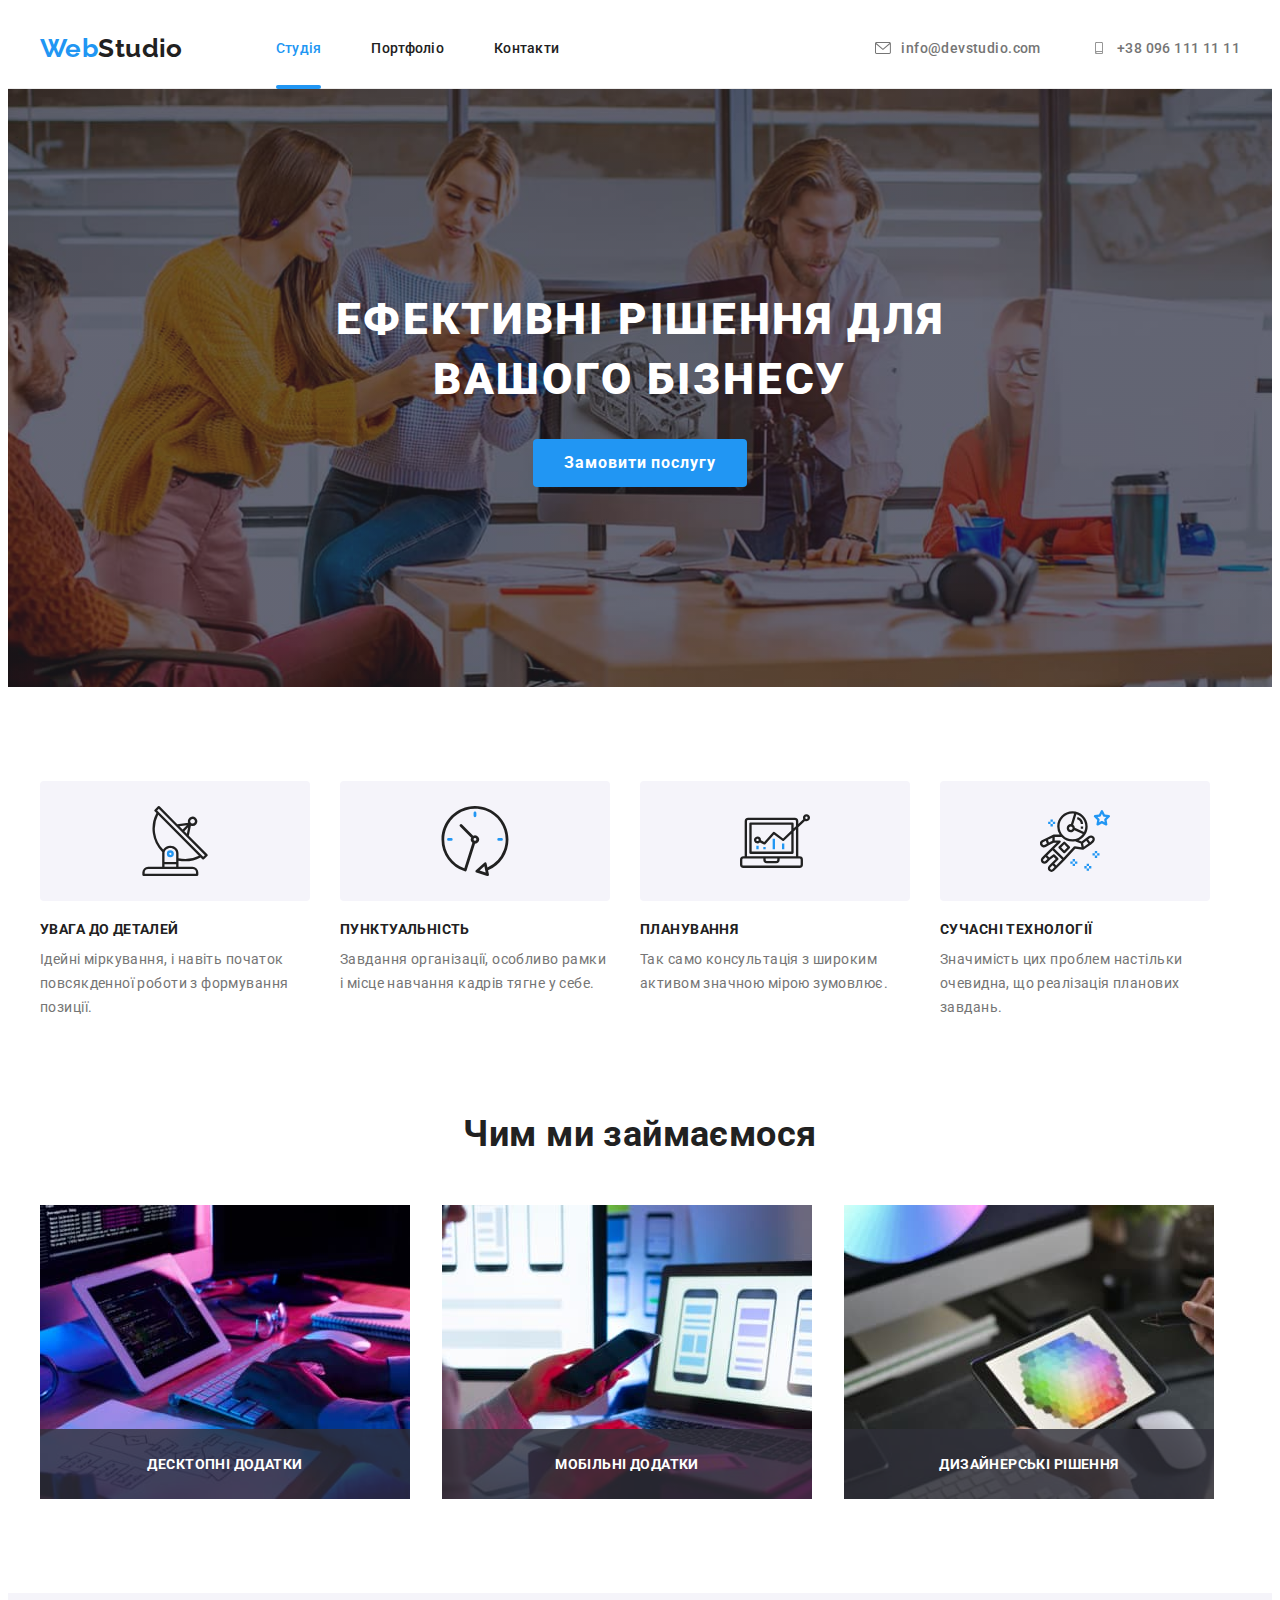
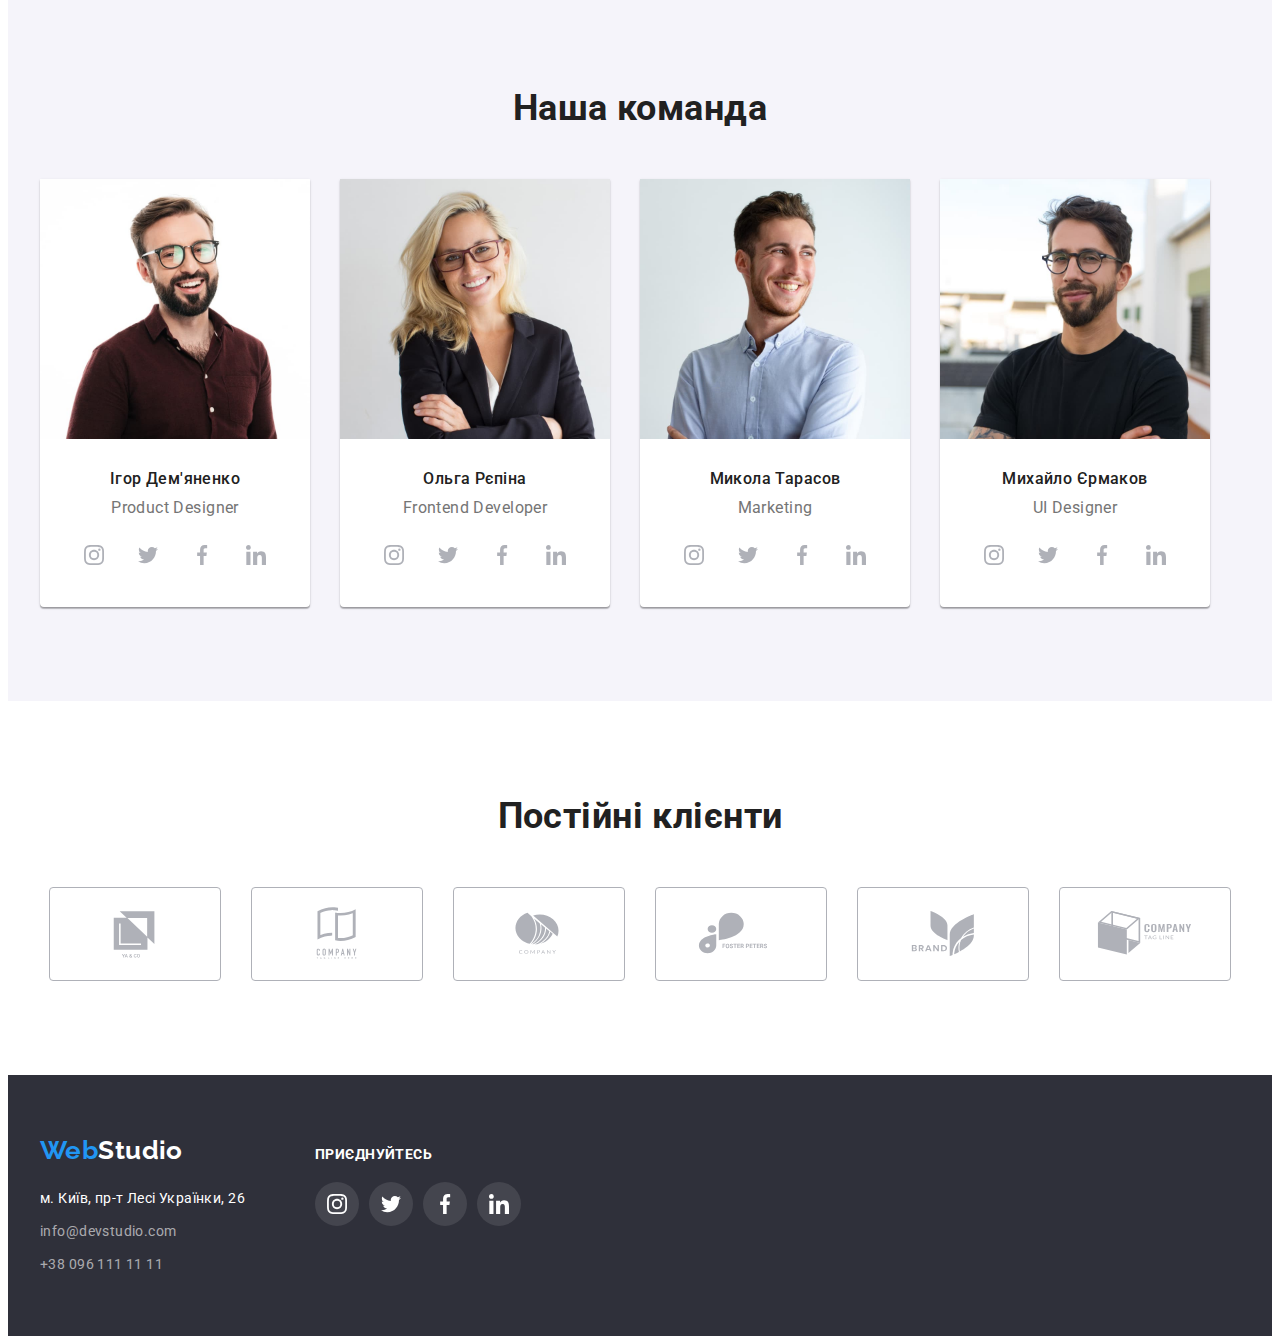
==== index.html @ 8f902f5b "Initial commit" ====
<!DOCTYPE html>
<html lang="uk">
  <head>
    <meta charset="UTF-8" />
    <meta http-equiv="X-UA-Compatible" content="IE=edge" />
    <meta name="viewport" content="width=device-width, initial-scale=1.0" />
    <title>Студія</title>

    <!-- Modern normalize -->
    <link
      rel="stylesheet"
      href="https://cdnjs.cloudflare.com/ajax/libs/modern-normalize/1.1.0/modern-normalize.min.css"
      integrity="sha512-wpPYUAdjBVSE4KJnH1VR1HeZfpl1ub8YT/NKx4PuQ5NmX2tKuGu6U/JRp5y+Y8XG2tV+wKQpNHVUX03MfMFn9Q=="
      crossorigin="anonymous"
      referrerpolicy="no-referrer"
    />

    <!-- Fonts -->
    <link rel="preconnect" href="https://fonts.googleapis.com" />
    <link rel="preconnect" href="https://fonts.gstatic.com" crossorigin />
    <link
      href="https://fonts.googleapis.com/css2?family=Raleway:wght@700&family=Roboto:wght@400;500;700;900&display=swap"
      rel="stylesheet"
    />
    <link rel="stylesheet" href="./css/styles.css" />
  </head>
  <body>
    <!-- Header section -->
    <header class="header">
      <div class="header-container container">
        <nav class="site-nav">
          <a href="./index.html" class="logo-nav">Web<span>Studio</span></a>
          <ul class="nav-list list">
            <li class="nav-list-item">
              <a href="./index.html" class="nav-item link current">Студія</a>
            </li>
            <li class="nav-list-item">
              <a href="./portfolio.html" class="nav-item link">Портфоліо</a>
            </li>
            <li class="nav-list-item"><a href="" class="nav-item link">Контакти</a></li>
          </ul>
        </nav>
        <ul class="header-contacts list">
          <li class="contacts-item">
            <a class="contacts-mail link" href="mailto:info@devstudio.com">
              <svg class="header-icon" width="16" height="12">
                <use href="./images/icons.svg#icon-mail"></use></svg
              >info@devstudio.com</a
            >
          </li>
          <li class="contacts-item">
            <a class="contacts-tel link" href="tel:+380961111111">
              <svg class="header-icon" width="16" height="12">
                <use href="./images/icons.svg#icon-smartphone"></use></svg
              >+38 096 111 11 11</a
            >
          </li>
        </ul>
      </div>
    </header>
    <!-- Main section -->
    <main>
      <!-- Hero section -->
      <section class="section-hero section">
        <div class="container">
          <h1 class="hero-title">Ефективні рішення для вашого бізнесу</h1>
          <button type="button" class="hero-button" data-modal-open>Замовити послугу</button>
        </div>
      </section>
      <section class="section">
        <div class="container">
          <h2 class="section-title visually-hidden">Наші переваги</h2>
          <ul class="preference-list list">
            <li>
              <div class="preference-gen-icon">
                <svg class="preference-icon" width="70" height="70">
                  <use href="./images/icons.svg#icon-antenna"></use>
                </svg>
              </div>
              <h3 class="preference-title">Увага до деталей</h3>
              <p class="preference-text">
                Ідейні міркування, і навіть початок повсякденної роботи з формування позиції.
              </p>
            </li>
            <li>
              <div class="preference-gen-icon">
                <svg class="preference-icon" width="70" height="70">
                  <use href="./images/icons.svg#icon-clock"></use>
                </svg>
              </div>
              <h3 class="preference-title">Пунктуальність</h3>
              <p class="preference-text">
                Завдання організації, особливо рамки і місце навчання кадрів тягне у себе.
              </p>
            </li>
            <li>
              <div class="preference-gen-icon">
                <svg class="preference-icon" width="70" height="70">
                  <use href="./images/icons.svg#icon-diagram"></use>
                </svg>
              </div>
              <h3 class="preference-title">Планування</h3>
              <p class="preference-text">
                Так само консультація з широким активом значною мірою зумовлює.
              </p>
            </li>
            <li>
              <div class="preference-gen-icon">
                <svg class="preference-icon" width="70" height="70">
                  <use href="./images/icons.svg#icon-astronaut"></use>
                </svg>
              </div>
              <h3 class="preference-title">Сучасні технології</h3>
              <p class="preference-text">
                Значимість цих проблем настільки очевидна, що реалізація планових завдань.
              </p>
            </li>
          </ul>
        </div>
      </section>
      <section class="section about">
        <div class="container">
          <h2 class="section-title">Чим ми займаємося</h2>
          <ul class="examples-list list">
            <li class="examples-thumb">
              <img
                src="./images/studia/img-1.jpg"
                alt="набирають текст на клавіатурі перед планшетом"
                width="370"
                height="294"
              />
              <div class="examples-overlay">
                <p class="examples-text">Десктопні додатки</p>
              </div>
            </li>
            <li class="examples-thumb">
              <img
                src="./images/studia/box-2.jpg"
                alt="перед ноутбуком тримають в руках телефон"
                width="370"
                height="294"
              />
              <div class="examples-overlay">
                <p class="examples-text">Мобільні додатки</p>
              </div>
            </li>
            <li class="examples-thumb">
              <img
                src="./images/studia/box-3.jpg"
                alt="в руках тримають планшет і олівець"
                width="370"
                height="294"
              />
              <div class="examples-overlay">
                <p class="examples-text">Дизайнерські рішення</p>
              </div>
            </li>
          </ul>
        </div>
      </section>
      <section class="section team">
        <div class="container">
          <h2 class="section-title">Наша команда</h2>
          <ul class="team-list list">
            <li class="team-item">
              <img
                src="./images/studia/team1.jpg"
                alt="співробітник-дизайнер"
                width="270"
                height="260"
              />
              <h3 class="team-title">Ігор Дем'яненко</h3>
              <p lang="en" class="team-text">Product Designer</p>
              <ul class="socials list">
                <li class="socials-item">
                  <a
                    class="socials-link link"
                    href="https://instagram.com"
                    target="_blank"
                    rel="noopener noreferrer"
                    aria-label="Instagram icon"
                  >
                    <svg class="socials-icon" width="20" height="20">
                      <use href="./images/icons.svg#icon-instagram"></use>
                    </svg>
                  </a>
                </li>
                <li class="socials-item">
                  <a
                    class="socials-link link"
                    href="https://twitter.com"
                    aria-label="Twitter icon"
                    target="_blank"
                    rel="noopener noreferrer"
                  >
                    <svg class="socials-icon" width="20" height="20">
                      <use href="./images/icons.svg#icon-twitter"></use>
                    </svg>
                  </a>
                </li>
                <li class="socials-item">
                  <a
                    class="socials-link link"
                    href="https://facebook.com"
                    aria-label="Facebook icon"
                    target="_blank"
                    rel="noopener noreferrer"
                  >
                    <svg class="socials-icon" width="20" height="20">
                      <use href="./images/icons.svg#icon-facebook"></use>
                    </svg>
                  </a>
                </li>
                <li class="socials-item">
                  <a
                    class="socials-link link"
                    href="https://linkedin.com"
                    aria-label="LinkedIn icon"
                    target="_blank"
                    rel="noopener noreferrer"
                  >
                    <svg class="socials-icon" width="20" height="20">
                      <use href="./images/icons.svg#icon-linkedin"></use>
                    </svg>
                  </a>
                </li>
              </ul>
            </li>
            <li class="team-item">
              <img
                src="./images/studia/team2.jpg"
                alt="співробітник-фронтенд"
                width="270"
                height="260"
              />
              <h3 class="team-title">Ольга Рєпіна</h3>
              <p lang="en" class="team-text">Frontend Developer</p>
              <ul class="socials list">
                <li class="socials-item">
                  <a
                    class="socials-link link"
                    href="https://instagram.com"
                    target="_blank"
                    rel="noopener noreferrer"
                    aria-label="Instagram icon"
                  >
                    <svg class="socials-icon" width="20" height="20">
                      <use href="./images/icons.svg#icon-instagram"></use>
                    </svg>
                  </a>
                </li>
                <li class="socials-item">
                  <a
                    class="socials-link link"
                    href="https://twitter.com"
                    aria-label="Twitter icon"
                    target="_blank"
                    rel="noopener noreferrer"
                  >
                    <svg class="socials-icon" width="20" height="20">
                      <use href="./images/icons.svg#icon-twitter"></use>
                    </svg>
                  </a>
                </li>
                <li class="socials-item">
                  <a
                    class="socials-link link"
                    href="https://facebook.com"
                    aria-label="Facebook icon"
                    target="_blank"
                    rel="noopener noreferrer"
                  >
                    <svg class="socials-icon" width="20" height="20">
                      <use href="./images/icons.svg#icon-facebook"></use>
                    </svg>
                  </a>
                </li>
                <li class="socials-item">
                  <a
                    class="socials-link link"
                    href="https://linkedin.com"
                    aria-label="LinkedIn icon"
                    target="_blank"
                    rel="noopener noreferrer"
                  >
                    <svg class="socials-icon" width="20" height="20">
                      <use href="./images/icons.svg#icon-linkedin"></use>
                    </svg>
                  </a>
                </li>
              </ul>
            </li>
            <li class="team-item">
              <img
                src="./images/studia/team3.jpg"
                alt="співробітник-маркетинг"
                width="270"
                height="260"
              />
              <h3 class="team-title">Микола Тарасов</h3>
              <p lang="en" class="team-text">Marketing</p>
              <ul class="socials list">
                <li class="socials-item">
                  <a
                    class="socials-link link"
                    href="https://instagram.com"
                    target="_blank"
                    rel="noopener noreferrer"
                    aria-label="Instagram icon"
                  >
                    <svg class="socials-icon" width="20" height="20">
                      <use href="./images/icons.svg#icon-instagram"></use>
                    </svg>
                  </a>
                </li>
                <li class="socials-item">
                  <a
                    class="socials-link link"
                    href="https://twitter.com"
                    aria-label="Twitter icon"
                    target="_blank"
                    rel="noopener noreferrer"
                  >
                    <svg class="socials-icon" width="20" height="20">
                      <use href="./images/icons.svg#icon-twitter"></use>
                    </svg>
                  </a>
                </li>
                <li class="socials-item">
                  <a
                    class="socials-link link"
                    href="https://facebook.com"
                    aria-label="Facebook icon"
                    target="_blank"
                    rel="noopener noreferrer"
                  >
                    <svg class="socials-icon" width="20" height="20">
                      <use href="./images/icons.svg#icon-facebook"></use>
                    </svg>
                  </a>
                </li>
                <li class="socials-item">
                  <a
                    class="socials-link link"
                    href="https://linkedin.com"
                    aria-label="LinkedIn icon"
                    target="_blank"
                    rel="noopener noreferrer"
                  >
                    <svg class="socials-icon" width="20" height="20">
                      <use href="./images/icons.svg#icon-linkedin"></use>
                    </svg>
                  </a>
                </li>
              </ul>
            </li>
            <li class="team-item">
              <img
                src="./images/studia/team4.jpg"
                alt="співробітник-дизайнер"
                width="270"
                height="260"
              />
              <h3 class="team-title">Михайло Єрмаков</h3>
              <p lang="en" class="team-text">UI Designer</p>
              <ul class="socials list">
                <li class="socials-item">
                  <a
                    class="socials-link link"
                    href="https://instagram.com"
                    target="_blank"
                    rel="noopener noreferrer"
                    aria-label="Instagram icon"
                  >
                    <svg class="socials-icon" width="20" height="20">
                      <use href="./images/icons.svg#icon-instagram"></use>
                    </svg>
                  </a>
                </li>
                <li class="socials-item">
                  <a
                    class="socials-link link"
                    href="https://twitter.com"
                    aria-label="Twitter icon"
                    target="_blank"
                    rel="noopener noreferrer"
                  >
                    <svg class="socials-icon" width="20" height="20">
                      <use href="./images/icons.svg#icon-twitter"></use>
                    </svg>
                  </a>
                </li>
                <li class="socials-item">
                  <a
                    class="socials-link link"
                    href="https://facebook.com"
                    aria-label="Facebook icon"
                    target="_blank"
                    rel="noopener noreferrer"
                  >
                    <svg class="socials-icon" width="20" height="20">
                      <use href="./images/icons.svg#icon-facebook"></use>
                    </svg>
                  </a>
                </li>
                <li class="socials-item">
                  <a
                    class="socials-link link"
                    href="https://linkedin.com"
                    aria-label="LinkedIn icon"
                    target="_blank"
                    rel="noopener noreferrer"
                  >
                    <svg class="socials-icon" width="20" height="20">
                      <use href="./images/icons.svg#icon-linkedin"></use>
                    </svg>
                  </a>
                </li>
              </ul>
            </li>
          </ul>
        </div>
      </section>
      <section class="section">
        <div class="container">
          <h2 class="section-title">Постійні клієнти</h2>
          <ul class="regular-customers-list list">
            <li class="regular-customers-item">
              <a
                class="customers-area"
                href=""
                target="_blank"
                rel="noopener noreferrer"
                aria-label="company icon"
              >
                <svg class="customers-icon" width="106" height="60">
                  <use href="./images/icons.svg#icon-Logo-first"></use></svg
              ></a>
            </li>
            <li class="regular-customers-item">
              <a
                class="customers-area"
                href=""
                target="_blank"
                rel="noopener noreferrer"
                aria-label="company icon"
              >
                <svg class="customers-icon" width="106" height="60">
                  <use href="./images/icons.svg#icon-Logo-second"></use></svg
              ></a>
            </li>
            <li class="regular-customers-item">
              <a
                class="customers-area"
                href=""
                target="_blank"
                rel="noopener noreferrer"
                aria-label="company icon"
              >
                <svg class="customers-icon" width="106" height="60">
                  <use href="./images/icons.svg#icon-Logo-third"></use></svg
              ></a>
            </li>
            <li class="regular-customers-item">
              <a
                class="customers-area"
                href=""
                target="_blank"
                rel="noopener noreferrer"
                aria-label="company icon"
              >
                <svg class="customers-icon" width="106" height="60">
                  <use href="./images/icons.svg#icon-Logo-fourth"></use></svg
              ></a>
            </li>
            <li class="regular-customers-item">
              <a
                class="customers-area"
                href=""
                target="_blank"
                rel="noopener noreferrer"
                aria-label="company icon"
              >
                <svg class="customers-icon" width="106" height="60">
                  <use href="./images/icons.svg#icon-Logo-fifth"></use></svg
              ></a>
            </li>
            <li class="regular-customers-item">
              <a
                class="customers-area"
                href=""
                target="_blank"
                rel="noopener noreferrer"
                aria-label="company icon"
              >
                <svg class="customers-icon" width="106" height="60">
                  <use href="./images/icons.svg#icon-Logo-sixth"></use></svg
              ></a>
            </li>
          </ul>
        </div>
      </section>
    </main>
    <footer class="footer">
      <div class="container footer-container">
        <div>
          <a class="logo-footer" href="./index.html">Web<span>Studio</span></a>
          <address>
            <ul class="contacts-footer list">
              <li>
                <a
                  class="contacts-footer-address link contacts"
                  href="https://goo.gl/maps/xn2wBfeugNixci9o8"
                  target="_blank"
                  rel="noreferrer noopener"
                  >м. Київ, пр-т Лесі Українки, 26</a
                >
              </li>
              <li>
                <a href="mailto:info@devstudio.com" class="contacts-footer-mail link contacts"
                  >info@devstudio.com</a
                >
              </li>
              <li>
                <a href="tel:+380961111111" class="contacts-footer-tel link contacts"
                  >+38 096 111 11 11</a
                >
              </li>
            </ul>
          </address>
        </div>

        <div>
          <p class="join">Приєднуйтесь</p>
          <ul class="list join-list">
            <li class="socials-item">
              <a
                class="socials-link-footer link"
                href="https://instagram.com"
                target="_blank"
                rel="noopener noreferrer"
                aria-label="Instagram icon"
              >
                <svg class="socials-icon" width="20" height="20">
                  <use href="./images/icons.svg#icon-instagram"></use>
                </svg>
              </a>
            </li>
            <li class="socials-item">
              <a
                class="socials-link-footer link"
                href="https://twitter.com"
                aria-label="Twitter icon"
                target="_blank"
                rel="noopener noreferrer"
              >
                <svg class="socials-icon" width="20" height="20">
                  <use href="./images/icons.svg#icon-twitter"></use>
                </svg>
              </a>
            </li>
            <li class="socials-item">
              <a
                class="socials-link-footer link"
                href="https://facebook.com"
                aria-label="Facebook icon"
                target="_blank"
                rel="noopener noreferrer"
              >
                <svg class="socials-icon" width="20" height="20">
                  <use href="./images/icons.svg#icon-facebook"></use>
                </svg>
              </a>
            </li>
            <li class="socials-item">
              <a
                class="socials-link-footer link"
                href="https://linkedin.com"
                aria-label="LinkedIn icon"
                target="_blank"
                rel="noopener noreferrer"
              >
                <svg class="socials-icon" width="20" height="20">
                  <use href="./images/icons.svg#icon-linkedin"></use>
                </svg>
              </a>
            </li>
          </ul>
        </div>
      </div>
    </footer>
    <!-- Modal window -->
    <div class="backdrop is-hidden" data-modal>
      <div class="modal">
        <button class="modal-btn" data-modal-close>
          <svg class="modal-icon" width="18" height="18">
            <use href="./images/icons.svg#icon-close-black"></use>
          </svg>
        </button>
      </div>
    </div>
    <script src="./js/modal.js"></script>
  </body>
</html>
---- css/styles.css ----
:root {
  /* Text colors */
  --primary-text-color: #757575;
  --title-text-color: #212121;
  --accent-color: #2196f3;
  --secondary-text-color: #ffffff;

  /* BG colors */
  --primary-bgc: #ffffff;
  --secondary-bgc: #2f303a;
  --button-bgc: #f5f4fa;
  --team-bgc: #f5f4fa;
  --filters-bgc: #eeeeee;

  /* Color to icons */
  --primary-icon: #afb1b8;

  /* Transitions */
  --transition-duration: 250ms;
  --transition-timing-function: cubic-bezier(0.4, 0, 0.2, 1);
}

/* 
Base styles */

body {
  color: var(--primary-text-color);
  background-color: var(--primary-bgc);
  font-family: 'Roboto', sans-serif;
  letter-spacing: 0.03em;
  font-size: 14px;
}

.section {
  padding-top: 94px;
  padding-bottom: 94px;
}

/* reset start */
h1,
h2,
h3,
h4,
h5,
h6,
p {
  margin: 0 0;
}

.link {
  text-decoration: none;
  color: inherit;
}

.list {
  list-style: none;
  margin: 0;
  padding: 0;
}

img {
  display: block;
  /* max-width: 100%;
  height: auto; */
}
/* reset end */

/* Header */
.container {
  width: 1200px;
  margin: 0 auto;
  padding-right: 15px;
  padding-left: 15px;
}
.header {
  border-bottom: 1px solid #ececec;
}

.header-container {
  display: flex;
  align-items: center;
  justify-content: space-between;
}

.site-nav {
  display: flex;
  align-items: center;
}
.logo-nav {
  color: var(--accent-color);
  font-family: 'Raleway', 'Courier New', Courier, monospace;
  font-style: normal;
  font-weight: 700;
  font-size: 26px;
  line-height: 31px;
  text-decoration: none;
  margin-right: 93px;
}

.logo-nav > span {
  color: var(--title-text-color);
}

.nav-list {
  display: flex;
  gap: 50px;
}

.nav-list-item {
  position: relative;
}
.nav-item {
  color: var(--title-text-color);
  font-weight: 500;
  line-height: calc(16 / 14);
  letter-spacing: 0.02em;
  display: block;
  padding: 32px 0;

  transition: color var(--transition-duration) var(--transition-timing-function);
}

.nav-item:hover,
.nav-item:focus {
  color: var(--accent-color);
}

.nav-item.current {
  color: var(--accent-color);
}

.nav-item.current::after {
  content: '';
  position: absolute;
  bottom: -1px;

  display: block;
  width: 100%;
  height: 4px;

  border-radius: 4px;
  background-color: var(--accent-color);
}
.header-contacts {
  display: flex;
  align-items: center;
  gap: 50px;
  padding: 32px 0;
}

.contacts-tel,
.contacts-mail {
  color: var(--primary-text-color);
  font-weight: 500;
  line-height: calc(16 / 14);
  letter-spacing: 0.02;

  display: flex;
  align-items: center;
  gap: 10px;

  transition: color var(--transition-duration) var(--transition-timing-function);
}
.contacts-tel:hover,
.contacts-tel:focus,
.contacts-mail:focus,
.contacts-mail:hover {
  color: var(--accent-color);
}

.header-icon {
  fill: currentColor;
}
/* Main studio*/

/* Загальна настройка заголовків */
.section-title {
  color: var(--title-text-color);
  font-size: 36px;
  line-height: calc(42 / 36);
  text-align: center;
  margin-bottom: 50px;
}

/* Hero */
.section-hero {
  text-align: center;
  padding-top: 200px;
  padding-bottom: 200px;
  max-width: 1600px;
  background-color: rgba(47, 48, 58, 0.4);
  background-image: linear-gradient(rgba(47, 48, 58, 0.4), rgba(47, 48, 58, 0.4)),
    url(../images/studia/hero.jpg);
  background-repeat: no-repeat;
  background-position: center;
  background-size: cover;

  margin: 0 auto;
}

.hero-title {
  color: var(--secondary-text-color);
  font-weight: 900;
  font-size: 44px;
  line-height: calc(60 / 44);
  text-align: center;
  letter-spacing: 0.06em;
  text-transform: uppercase;

  width: 696px;
  margin-right: auto;
  margin-left: auto;
  margin-bottom: 30px;
}

.hero-button {
  color: var(--secondary-text-color);
  background-color: var(--accent-color);
  cursor: pointer;
  font-family: inherit;
  font-weight: 700;
  font-size: 16px;
  line-height: calc(30 / 16);
  letter-spacing: 0.06em;

  border-radius: 4px;
  border: none;
  padding: 9px 31px;
  /* min-width: 160px;
  min-height: 38px; */
  display: inline-block;

  transition: color var(--transition-duration) var(--transition-timing-function);
}

.hero-button:hover,
.hero-button:focus {
  color: #188ce8;
}
/* Preference section*/
.preference {
  padding-top: 94px;
}

.preference .container {
  padding: 0 215px;
}

.preference-list {
  display: flex;
  gap: 30px;
}

.preference-title {
  color: var(--title-text-color);
  font-size: 14px;
  line-height: calc(16 / 14);
  letter-spacing: 0.03em;
  text-transform: uppercase;
  margin-bottom: 10px;
}

.preference-text {
  width: 270px;
  font-size: 14px;
  line-height: calc(24 / 14);
}

.preference-icon {
  --color1: #212121;
}
.preference-gen-icon {
  width: 270px;
  height: 120px;

  background: #f5f4fa;
  border-radius: 4px;
  display: flex;
  align-items: center;
  justify-content: center;

  margin-bottom: 20px;
}

/* Examples section */
.about {
  padding-top: 0;
}
.examples {
  padding-top: 94px;
}
.examples-list {
  display: flex;
  gap: 32px;
  margin-top: 50px;
}

.examples-thumb {
  position: relative;
}
.examples-overlay {
  position: absolute;
  bottom: 0;
  left: 0;
  width: 100%;
  background-color: rgba(47, 48, 58, 0.8);
  padding: 27px 0;
}
.examples-text {
  text-transform: uppercase;
  font-weight: 700;
  line-height: calc(16 / 14);
  color: var(--secondary-text-color);
  text-align: center;
}
/* Team section */
.team {
  background-color: var(--team-bgc);
}
.team-list {
  display: flex;
  gap: 30px;
}
.team-item {
  padding-bottom: 30px;
  background: var(--primary-bgc);
  box-shadow: 0px 1px 3px rgba(0, 0, 0, 0.12), 0px 1px 1px rgba(0, 0, 0, 0.14),
    0px 2px 1px rgba(0, 0, 0, 0.2);
  border-radius: 0px 0px 4px 4px;
}
.team-title {
  color: var(--title-text-color);
  font-weight: 500;
  font-size: 16px;
  line-height: calc(19 / 16);
  text-align: center;
  margin-top: 30px;
  margin-bottom: 10px;
}
.team-text {
  font-size: 16px;
  line-height: calc(19 / 16);
  text-align: center;
  margin-bottom: 16px;
}

/* Socials in section Team */

.socials {
  display: flex;
  justify-content: center;
  align-items: center;
  gap: 10px;
}

.socials-link {
  display: flex;
  justify-content: center;
  align-items: center;
  width: 44px;
  height: 44px;
  border-radius: 50%;
  background-color: var(--primary-bgc);
  color: var(--primary-icon);

  transition: color, background-color;
  transition-duration: var(--transition-duration);
  transition-timing-function: var(--transition-timing-function);
}

.socials-link:hover,
.socials-link:focus,
.socials-link-footer:hover,
.socials-link-footer:focus {
  background-color: var(--accent-color);
  color: var(--secondary-text-color);
}

.socials-icon {
  fill: currentColor;
}

/* Section Regular-custumers */
.customers-area {
  width: 170px;
  height: 92px;
  border: 1px solid #afb1b8;
  border-radius: 4px;
  color: var(--primary-icon);
  display: flex;
  justify-content: center;
  align-items: center;

  transition: color, border;
  transition-duration: var(--transition-duration);
  transition-timing-function: var(--transition-timing-function);
}
.customers-area:hover,
.customers-area:focus {
  color: var(--accent-color);
  border: 1px solid var(--accent-color);
}

.regular-customers-list {
  display: flex;
  justify-content: center;
  align-items: center;
  gap: 30px;
}

.customers-icon {
  fill: currentColor;
}

/* Main Portfolio*/

.visually-hidden {
  position: absolute;
  white-space: nowrap;
  width: 1px;
  height: 1px;
  overflow: hidden;
  border: 0;
  padding: 0;
  clip: rect(0 0 0 0);
  clip-path: inset(50%);
  margin: -1px;
}
.section-portfolio {
  background-color: var(--primary-bgc);
}
/* Filters section */
.filters {
  display: flex;
  justify-content: center;
  gap: 8px;
  margin-bottom: 50px;
}

.filters-item {
  color: var(--title-text-color);
  background-color: var(--button-bgc);
  cursor: pointer;
  font-weight: 500;
  font-size: 16px;
  line-height: calc(26 / 16);
  font-family: inherit;

  border-radius: 4px;
  padding: 6px 22px;
  min-height: 38px;
  border: none;

  transition-property: color, background-color, box-shadow;
  transition-duration: var(--transition-duration);
  transition-timing-function: var(--transition-timing-function);
}

.filters-item:hover,
.filters-item:focus {
  color: var(--secondary-text-color);
  background-color: var(--accent-color);
  box-shadow: 0px 3px 1px rgba(0, 0, 0, 0.1), 0px 1px 2px rgba(0, 0, 0, 0.08),
    0px 2px 2px rgba(0, 0, 0, 0.12);
}
.title-item {
  color: var(--title-text-color);
  font-weight: 700;
  font-size: 18px;
  line-height: calc(36 / 18);
  letter-spacing: 0.06em;
  margin-bottom: 4px;
}

.item-text {
  font-size: 16px;
  line-height: calc(30 / 16);
}

.portfolio-list {
  display: flex;
  flex-wrap: wrap;
}

.portfolio-list-item {
  width: calc((100% - 60px) / 3);
  transition: box-shadow var(--transition-duration) var(--transition-timing-function);
}

.portfolio-list-item:hover .overlay {
  transform: translateY(0);
}

.portfolio-list-item:not(:nth-last-child(-n + 3)) {
  margin-bottom: 30px;
}

.portfolio-list-item:hover,
.portfolio-list-item:focus {
  box-shadow: 0px 1px 1px rgba(0, 0, 0, 0.12), 0px 4px 4px rgba(0, 0, 0, 0.06),
    1px 4px 6px rgba(0, 0, 0, 0.16);
}
.portfolio-list-item:not(:nth-child(3n)) {
  margin-right: 30px;
}

.portfolio-thumb {
  position: relative;
  overflow: hidden;
}

.overlay {
  position: absolute;
  top: 0;
  left: 0;

  width: 100%;
  height: 100%;
  background-color: rgba(33, 150, 243, 0.9);
  color: var(--secondary-text-color);
  backdrop-filter: blur (3px);

  user-select: none;

  padding: 0 24px;
  display: flex;
  align-items: center;
  justify-content: flex-start;

  transform: translateY(100%);

  transition: transform 250ms cubic-bezier(0.4, 0, 0.2, 1);
}

.overlay-text {
  font-size: 18px;
  line-height: 1.33;
}
.portfolio-description {
  padding: 20px 24px;
  border: 1px solid var(--filters-bgc);
}

/* Footer */
.footer {
  background-color: var(--secondary-bgc);
  padding-top: 60px;
  padding-bottom: 60px;
}

.footer-container {
  display: flex;
  justify-content: left;
  align-items: baseline;
  gap: 70px;
}
.logo-footer {
  color: var(--accent-color);
  font-family: 'Raleway', sans-serif;
  font-style: normal;
  font-weight: 700;
  font-size: 26px;
  line-height: calc(31 / 26);
  text-decoration: none;
  display: block;
  margin-bottom: 20px;
}

.logo-footer > span {
  color: var(--secondary-text-color);
}

/* Footer contacts */

.contacts-footer {
  font-style: normal;
  display: flex;
  flex-direction: column;
  gap: 9px;
}

.contacts {
  line-height: calc(24 / 14);
  display: block;
  font-size: 14px;
  font-weight: 400;
  color: rgba(255, 255, 255, 0.6);
  transition: color var(--transition-duration) var(--transition-timing-function);
}

.contacts-footer-address {
  color: var(--secondary-text-color);
}

.contacts-footer-mail:hover,
.contacts-footer-mail:focus,
.contacts-footer-tel:hover,
.contacts-footer-tel:focus {
  color: var(--accent-color);
}

.join-list {
  display: flex;
  gap: 10px;
}

.join {
  font-weight: 700;
  font-size: calc(16 / 14);
  text-transform: uppercase;
  color: var(--secondary-text-color);
  margin-bottom: 20px;
}
.socials-link-footer {
  display: flex;
  justify-content: center;
  align-items: center;
  width: 44px;
  height: 44px;
  border-radius: 50%;
  background-color: rgba(255, 255, 255, 0.1);
  color: var(--secondary-text-color);

  transition: color, background-color;
  transition-duration: var(--transition-duration);
  transition-timing-function: var(--transition-timing-function);
}

/* Modal window */
.backdrop {
  position: fixed;
  top: 0;
  right: 0;
  background-color: rgba(0, 0, 0, 0.1);

  width: 100%;
  height: 100%;

  transition-property: opacity, visibility;
  transition-duration: var(--transition-duration);
  transition-timing-function: var(--transition-timing-function);
}

.backdrop.is-hidden {
  opacity: 0;
  visibility: hidden;
  pointer-events: none;
}

.modal {
  position: absolute;
  top: 50%;
  left: 50%;
  transform: translateX(-50%) translateY(-50%);

  width: 528px;
  min-height: 581px;
  background-color: var(--primary-bgc);
  border: 1px solid rgba(0, 0, 0, 0.1);
  box-shadow: 0px 1px 3px rgba(0, 0, 0, 0.12), 0px 1px 1px rgba(0, 0, 0, 0.14),
    0px 2px 1px rgba(0, 0, 0, 0.2);
  border-radius: 4px;

  transition-property: transform, opacity;
  transition-duration: var(--transition-duration);
  transition-timing-function: var(--transition-timing-function);
}

.backdrop.is-hidden .modal {
  opacity: 0;
  transform: translateX(-50%) translateY(-80%);
}
.modal-btn {
  position: absolute;
  top: 10px;
  right: 10px;
  padding: 0;

  display: inline-flex;
  align-items: center;
  justify-content: center;
  cursor: pointer;

  width: 30px;
  height: 30px;
  background-color: var(--primary-bgc);
  border-radius: 50%;
  border: 1px solid rgba(0, 0, 0, 0.1);
}
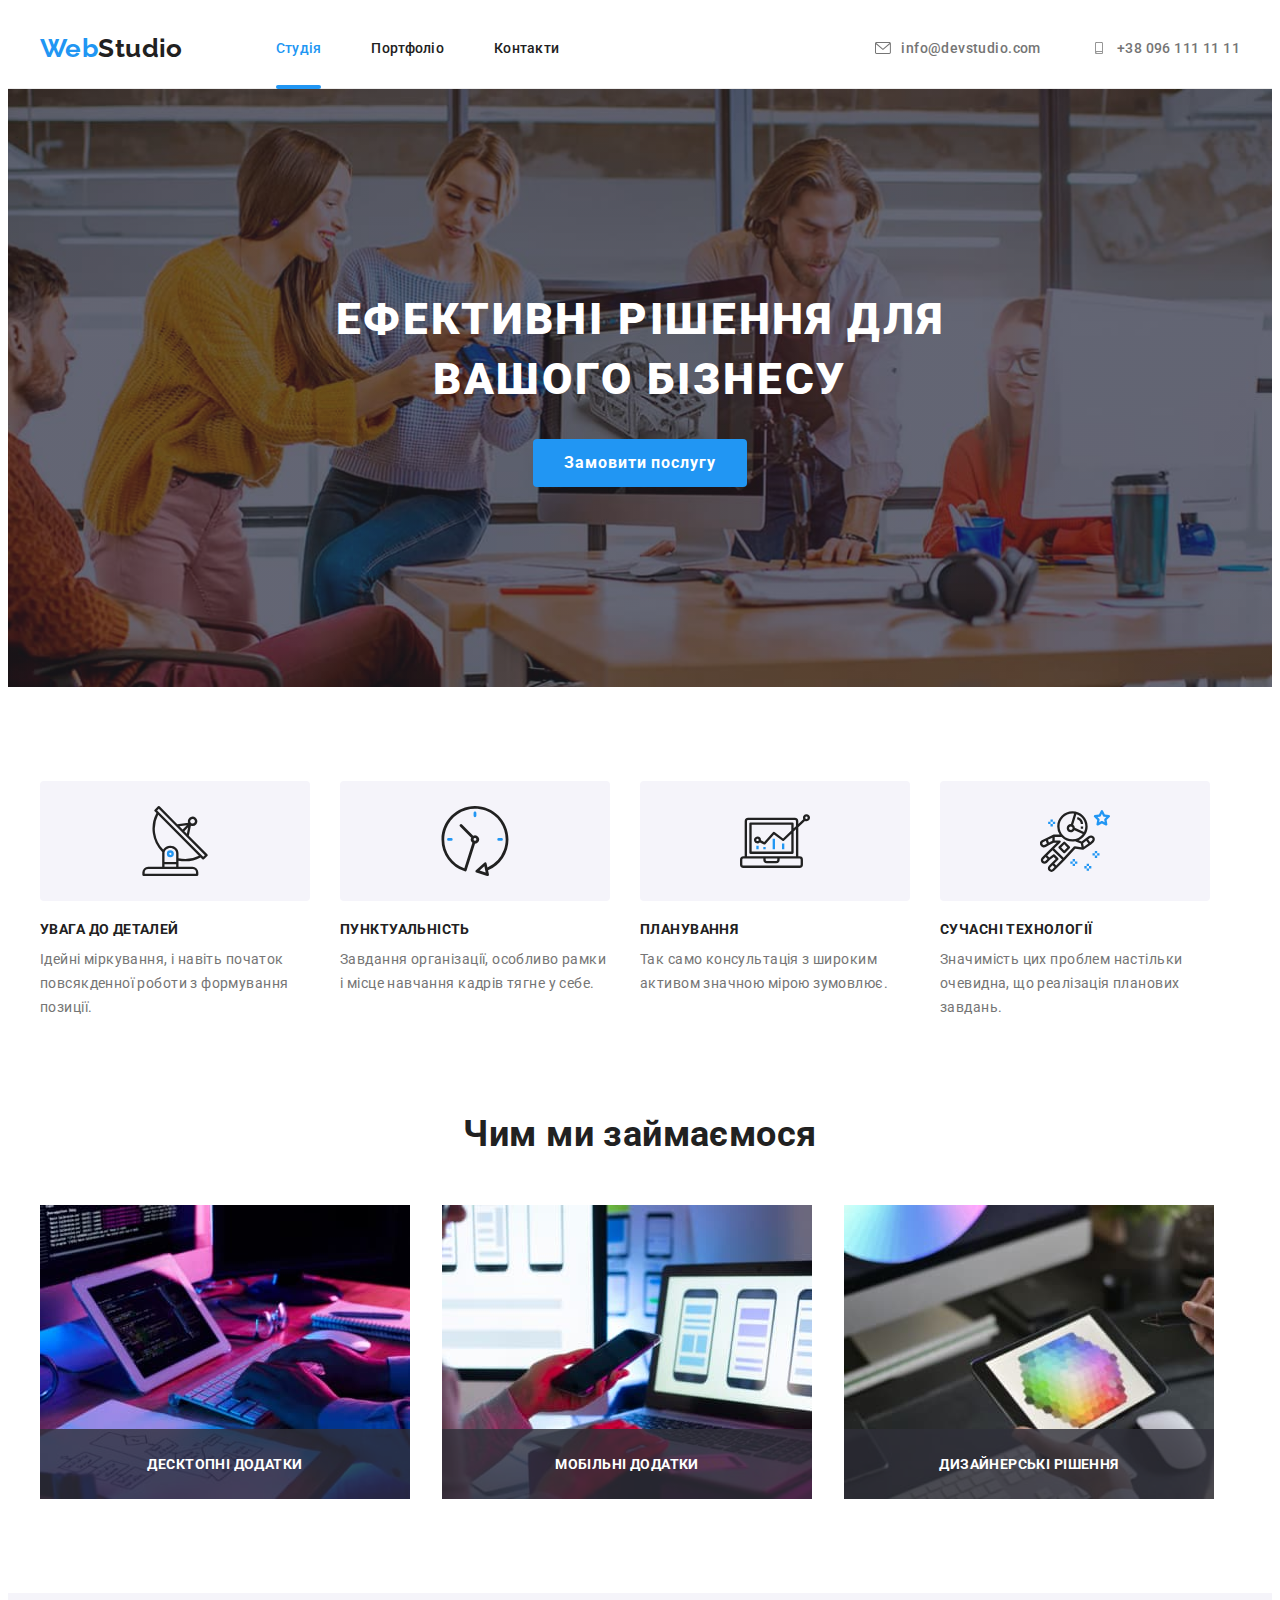
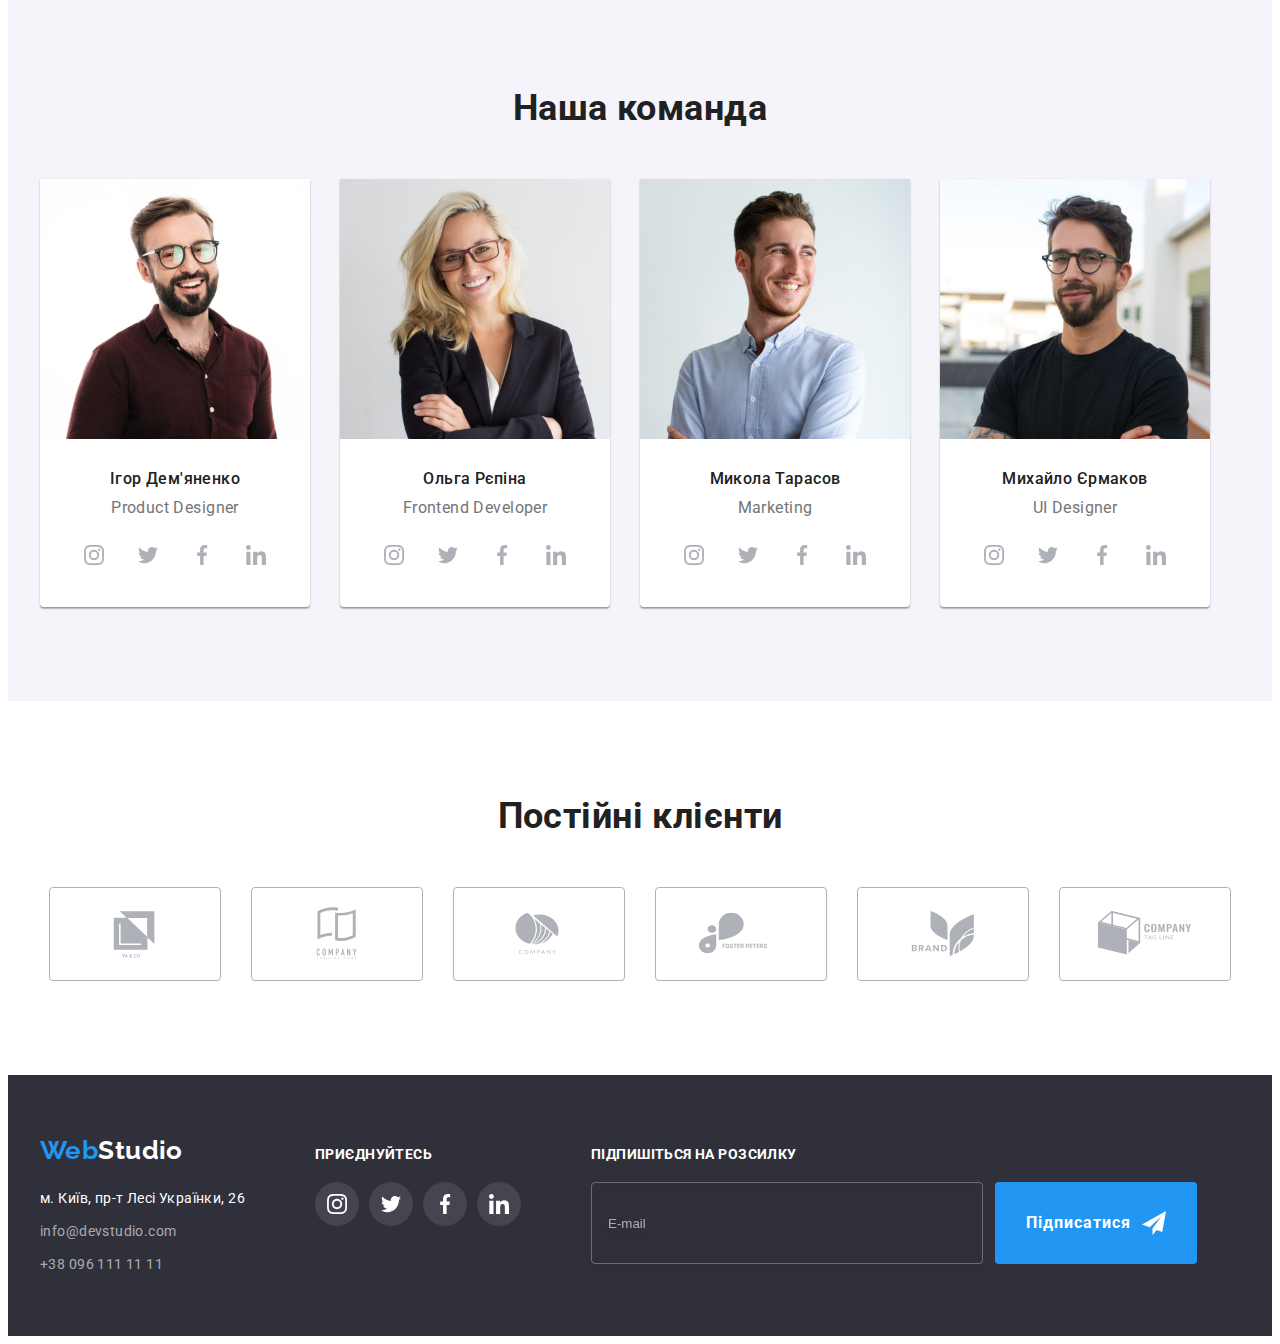
==== commit 955e7a7e: "add subscription-form to footer" ====
--- a/index.html
+++ b/index.html
@@ -531,7 +531,7 @@
         </div>
 
         <div>
-          <p class="join">Приєднуйтесь</p>
+          <p class="join footer-text">Приєднуйтесь</p>
           <ul class="list join-list">
             <li class="socials-item">
               <a
@@ -587,16 +587,84 @@
             </li>
           </ul>
         </div>
+        <form name="subscription-form">
+          <p class="subscription-text footer-text">Підпишіться на розсилку</p>
+          <div class="subscription-area">
+            <input
+              class="subscription-field"
+              type="email"
+              name="subscription-email"
+              minlength="3"
+              placeholder="E-mail"
+            />
+            <button class="subscription-btn hero-button" type="submit">
+              Підписатися
+              <svg class="footer-send-btn" width="24" height="24">
+                <use href="./images/icons.svg#icon-footer-send"></use>
+              </svg>
+            </button>
+          </div>
+        </form>
       </div>
     </footer>
     <!-- Modal window -->
     <div class="backdrop is-hidden" data-modal>
-      <div class="modal">
+      <div class="modal" data-modal-window>
         <button class="modal-btn" data-modal-close>
           <svg class="modal-icon" width="18" height="18">
             <use href="./images/icons.svg#icon-close-black"></use>
           </svg>
         </button>
+        <form class="modal-form" name="modal_form">
+          <strong class="modal-label">Залиште свої дані, ми вам передзвонимо</strong>
+          <div class="modal-form-group" role="group">
+            <label class="modal-form-label" for="user_name">Ім'я</label>
+            <div class="modal-form-wrapper">
+              <input
+                class="modal-form-field"
+                type="text"
+                name="user_name"
+                id="user_name"
+                minlength="3"
+                required
+                placeholder=" "
+              />
+              <svg class="modal-form-icon" width="18" height="18">
+                <use href="./images/icons.svg#icon-person-black"></use>
+              </svg>
+            </div>
+            <label class="modal-form-label" for="user_phone">Телефон</label>
+            <div class="modal-form-wrapper">
+              <input class="modal-form-field" type="tel" name="user_phone" id="user_phone" />
+              <svg class="modal-form-icon" width="18" height="18">
+                <use href="./images/icons.svg#icon-phone-black"></use>
+              </svg>
+            </div>
+            <label class="modal-form-label" for="user_mail">Пошта</label>
+            <div class="modal-form-wrapper">
+              <input class="modal-form-field" type="text" name="user_mail" id="user_mail" />
+              <svg class="modal-form-icon" width="18" height="18">
+                <use href="./images/icons.svg#icon-email-black"></use>
+              </svg>
+            </div>
+            <label class="modal-form-label" for="user_message">Коментар</label>
+            <textarea
+              class="modal-form-message"
+              name="user_message"
+              id="user_message"
+              placeholder="Введіть текст"
+              rows="6"
+            ></textarea>
+          </div>
+          <div class="modal-form-agreement" role="group">
+            <input class="modal-form-checkbox" type="checkbox" id="user_agreement" />
+            <label class="modal-form-agreement-desc" for="user_agreement">
+              Погоджуюся з розсилкою та приймаю
+              <a class="modal-form-agreement-link" href="">Умови договору</a>
+            </label>
+          </div>
+          <button class="modal-form-btn hero-button" type="submit">Відправити</button>
+        </form>
       </div>
     </div>
     <script src="./js/modal.js"></script>
--- a/css/styles.css
+++ b/css/styles.css
@@ -226,17 +226,18 @@
   border-radius: 4px;
   border: none;
   padding: 9px 31px;
-  /* min-width: 160px;
-  min-height: 38px; */
+
   display: inline-block;
 
-  transition: color var(--transition-duration) var(--transition-timing-function);
+  transition: box-shadow var(--transition-duration) var(--transition-timing-function);
 }
 
 .hero-button:hover,
 .hero-button:focus {
-  color: #188ce8;
-}
+  box-shadow: 0px 1px 3px rgba(0, 0, 0, 0.12), 0px 1px 1px rgba(0, 0, 0, 0.14),
+    0px 2px 1px rgba(0, 0, 0, 0.2);
+}
+
 /* Preference section*/
 .preference {
   padding-top: 94px;
@@ -599,12 +600,13 @@
   color: var(--accent-color);
 }
 
+/* Join */
 .join-list {
   display: flex;
   gap: 10px;
 }
 
-.join {
+.footer-text {
   font-weight: 700;
   font-size: calc(16 / 14);
   text-transform: uppercase;
@@ -624,6 +626,34 @@
   transition: color, background-color;
   transition-duration: var(--transition-duration);
   transition-timing-function: var(--transition-timing-function);
+}
+
+/* Subscription */
+.subscription-area {
+  display: flex;
+  gap: 12px;
+}
+
+.subscription-field {
+  width: 358px;
+  height: 50px;
+  padding: 15px 16px;
+
+  border: 1px solid rgba(255, 255, 255, 0.3);
+  filter: drop-shadow(0px 4px 4px rgba(0, 0, 0, 0.15));
+  border-radius: 4px;
+  background-color: transparent;
+}
+
+.subscription-field::placeholder {
+  color: rgba(255, 255, 255, 0.6);
+}
+
+.subscription-btn {
+  display: flex;
+  justify-content: center;
+  align-items: center;
+  gap: 11px;
 }
 
 /* Modal window */
@@ -647,14 +677,22 @@
   pointer-events: none;
 }
 
+.backdrop.is-hidden .modal {
+  opacity: 0;
+  transform: translateX(-50%) translateY(-80%);
+}
+
 .modal {
   position: absolute;
   top: 50%;
   left: 50%;
+
   transform: translateX(-50%) translateY(-50%);
 
   width: 528px;
   min-height: 581px;
+  padding: 40px 39px 41px;
+
   background-color: var(--primary-bgc);
   border: 1px solid rgba(0, 0, 0, 0.1);
   box-shadow: 0px 1px 3px rgba(0, 0, 0, 0.12), 0px 1px 1px rgba(0, 0, 0, 0.14),
@@ -666,24 +704,155 @@
   transition-timing-function: var(--transition-timing-function);
 }
 
-.backdrop.is-hidden .modal {
-  opacity: 0;
-  transform: translateX(-50%) translateY(-80%);
-}
 .modal-btn {
   position: absolute;
   top: 10px;
   right: 10px;
+
   padding: 0;
-
   display: inline-flex;
   align-items: center;
   justify-content: center;
-  cursor: pointer;
 
   width: 30px;
   height: 30px;
   background-color: var(--primary-bgc);
   border-radius: 50%;
   border: 1px solid rgba(0, 0, 0, 0.1);
-}
+  cursor: pointer;
+}
+
+.modal-form-group {
+  margin-bottom: 20px;
+}
+
+.modal-label {
+  display: block;
+  font-size: 20px;
+  line-height: calc(23 / 20);
+  text-align: center;
+  color: rgba(33, 33, 33, 1);
+
+  margin-bottom: 12px;
+}
+
+.modal-form-label {
+  display: block;
+  font-size: 12px;
+  line-height: calc(14 / 12);
+  letter-spacing: 0.01em;
+  color: rgba(117, 117, 117, 1);
+
+  margin-bottom: 4px;
+}
+
+.modal-form-message::placeholder {
+  color: rgba(117, 117, 117, 0.5);
+}
+
+.modal-form-wrapper {
+  position: relative;
+  margin-bottom: 10px;
+}
+
+.modal-form-field {
+  width: 100%;
+  height: 40px;
+  padding-left: 41px;
+  padding-right: 39px;
+
+  border: 1px solid rgba(33, 33, 33, 0.2);
+  border-radius: 4px;
+  outline: 1px solid transparent;
+  outline-offset: -1px;
+
+  transition: outline-color var(--transition-duration) var(--transition-timing-function);
+}
+
+.modal-form-field:focus {
+  outline-color: var(--accent-color);
+}
+
+.modal-form-icon {
+  position: absolute;
+  top: 50%;
+  left: 10px;
+  transform: translateY(-50%);
+
+  transition: fill var(--transition-duration) var(--transition-timing-function);
+}
+
+.modal-form-field:focus + .modal-form-icon {
+  fill: var(--accent-color);
+}
+
+/* Message */
+.modal-form-message {
+  display: block;
+  width: 100%;
+  height: 138px;
+  padding: 12px 16px;
+
+  font-size: 12px;
+  line-height: calc(14 / 12);
+  letter-spacing: 0.01em;
+
+  border-radius: 4px;
+  border: 1px solid rgba(33, 33, 33, 0.2);
+  outline: 1px solid transparent;
+  outline-offset: -1px;
+
+  transition: outline var(--transition-duration);
+  resize: none;
+}
+
+.modal-form-message:focus {
+  outline-color: var(--accent-color);
+}
+
+.modal-form-agreement {
+  display: flex;
+  justify-content: center;
+  align-items: center;
+  gap: 7px;
+  margin-bottom: 30px;
+}
+
+.modal-form-agreement-desc {
+  user-select: none;
+}
+
+.modal-form-agreement-link {
+  color: var(--accent-color);
+  /* Опускаю нижче лінію підкреслення */
+  text-underline-offset: 3px;
+}
+
+.modal-form-checkbox {
+  appearance: none;
+  width: 16px;
+  height: 15px;
+
+  outline: 2px solid transparent;
+  outline-offset: -2px;
+  border: 2px solid rgba(33, 33, 33, 1);
+  border-radius: 2px;
+
+  background-position: center;
+  background-repeat: no-repeat;
+  background-size: 0;
+  background-image: url("data:image/svg+xml,%3Csvg width='13' height='10' viewBox='0 0 13 10' fill='none' xmlns='http://www.w3.org/2000/svg'%3E%3Cpath d='M1.95703 4.75166L1.88825 4.68604L1.81923 4.75141L0.93123 5.59258L0.854858 5.66492L0.930974 5.73753L4.42671 9.07236L4.49574 9.1382L4.56476 9.07236L12.069 1.91352L12.1449 1.84116L12.069 1.76881L11.1873 0.927644L11.1183 0.861826L11.0493 0.927611L4.49577 7.17353L1.95703 4.75166Z' fill='white' stroke='white' stroke-width='0.2'/%3E%3C/svg%3E%0A");
+
+  transition: var(--transition-duration);
+}
+
+.modal-form-checkbox:checked {
+  outline-color: var(--accent-color);
+  background-color: var(--accent-color);
+  background-size: 11px 8px;
+}
+
+.modal-form-btn {
+  display: block;
+  margin: 0 auto;
+}
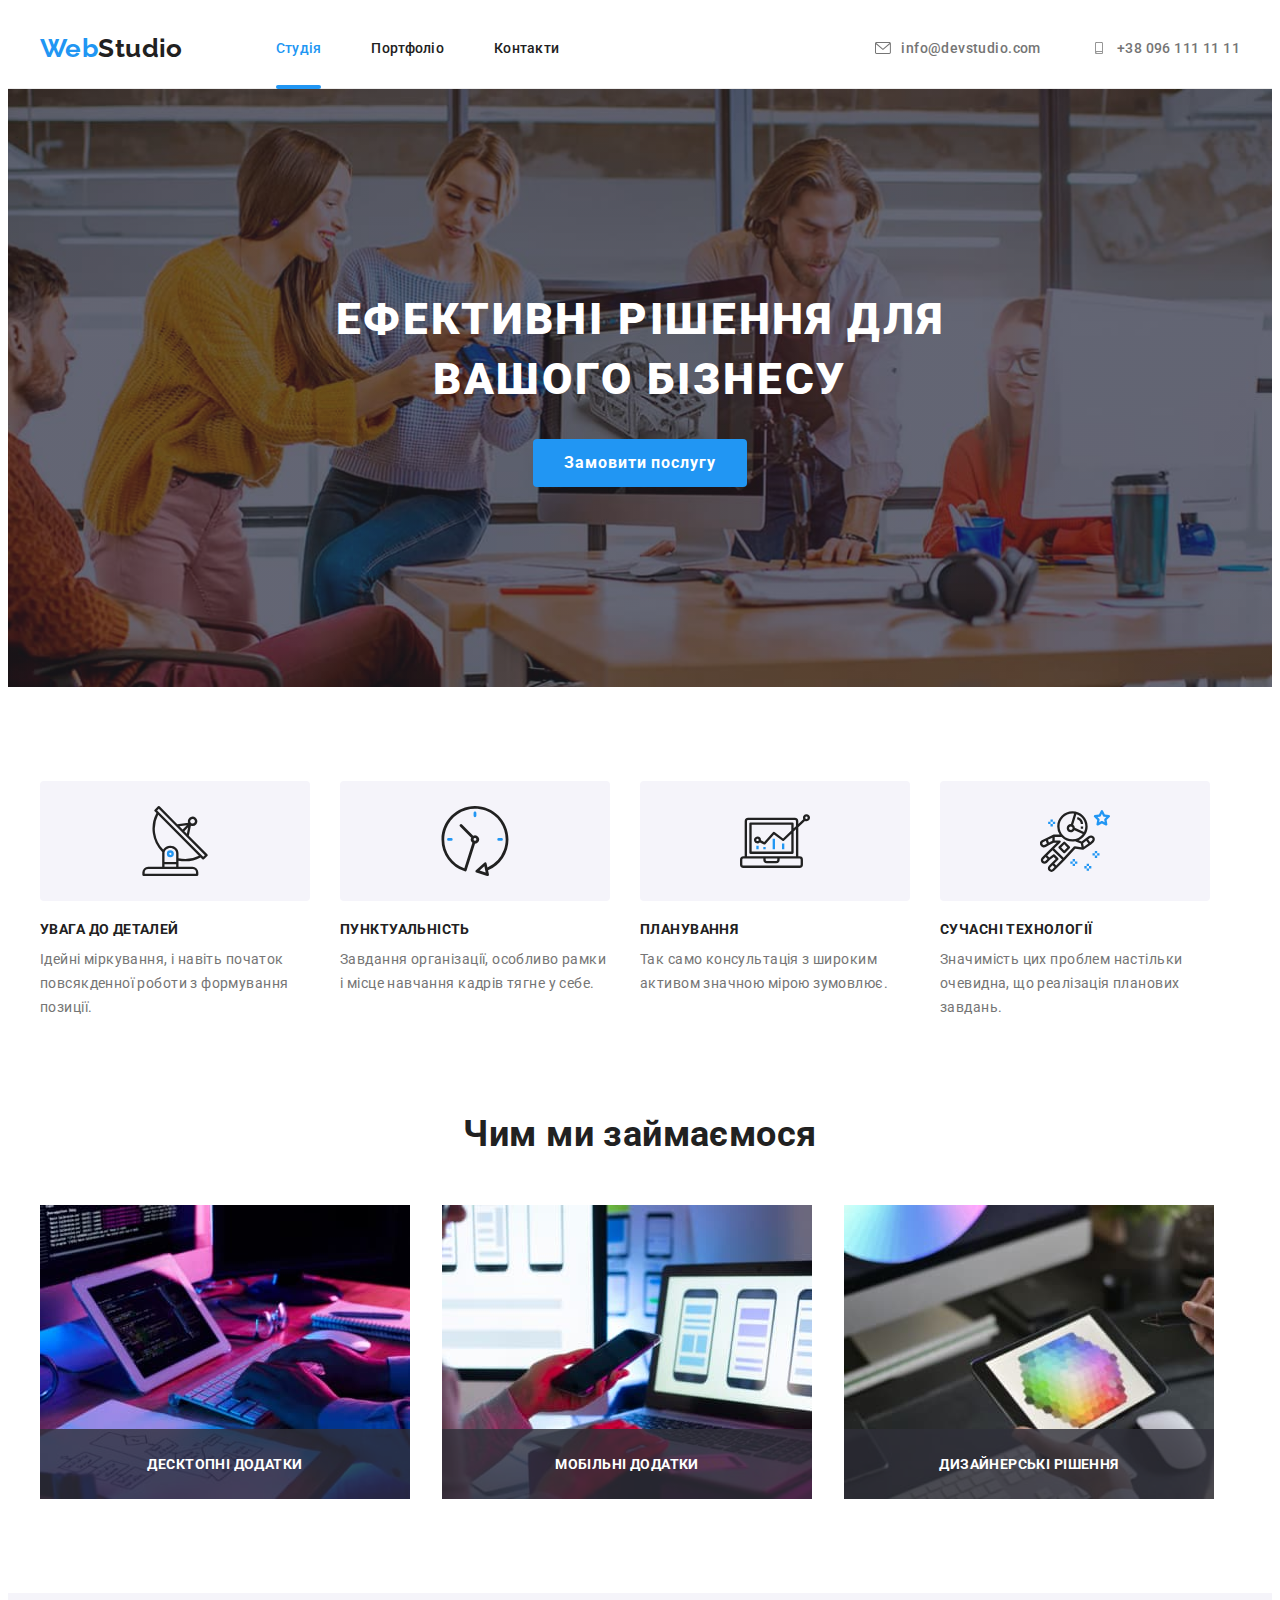
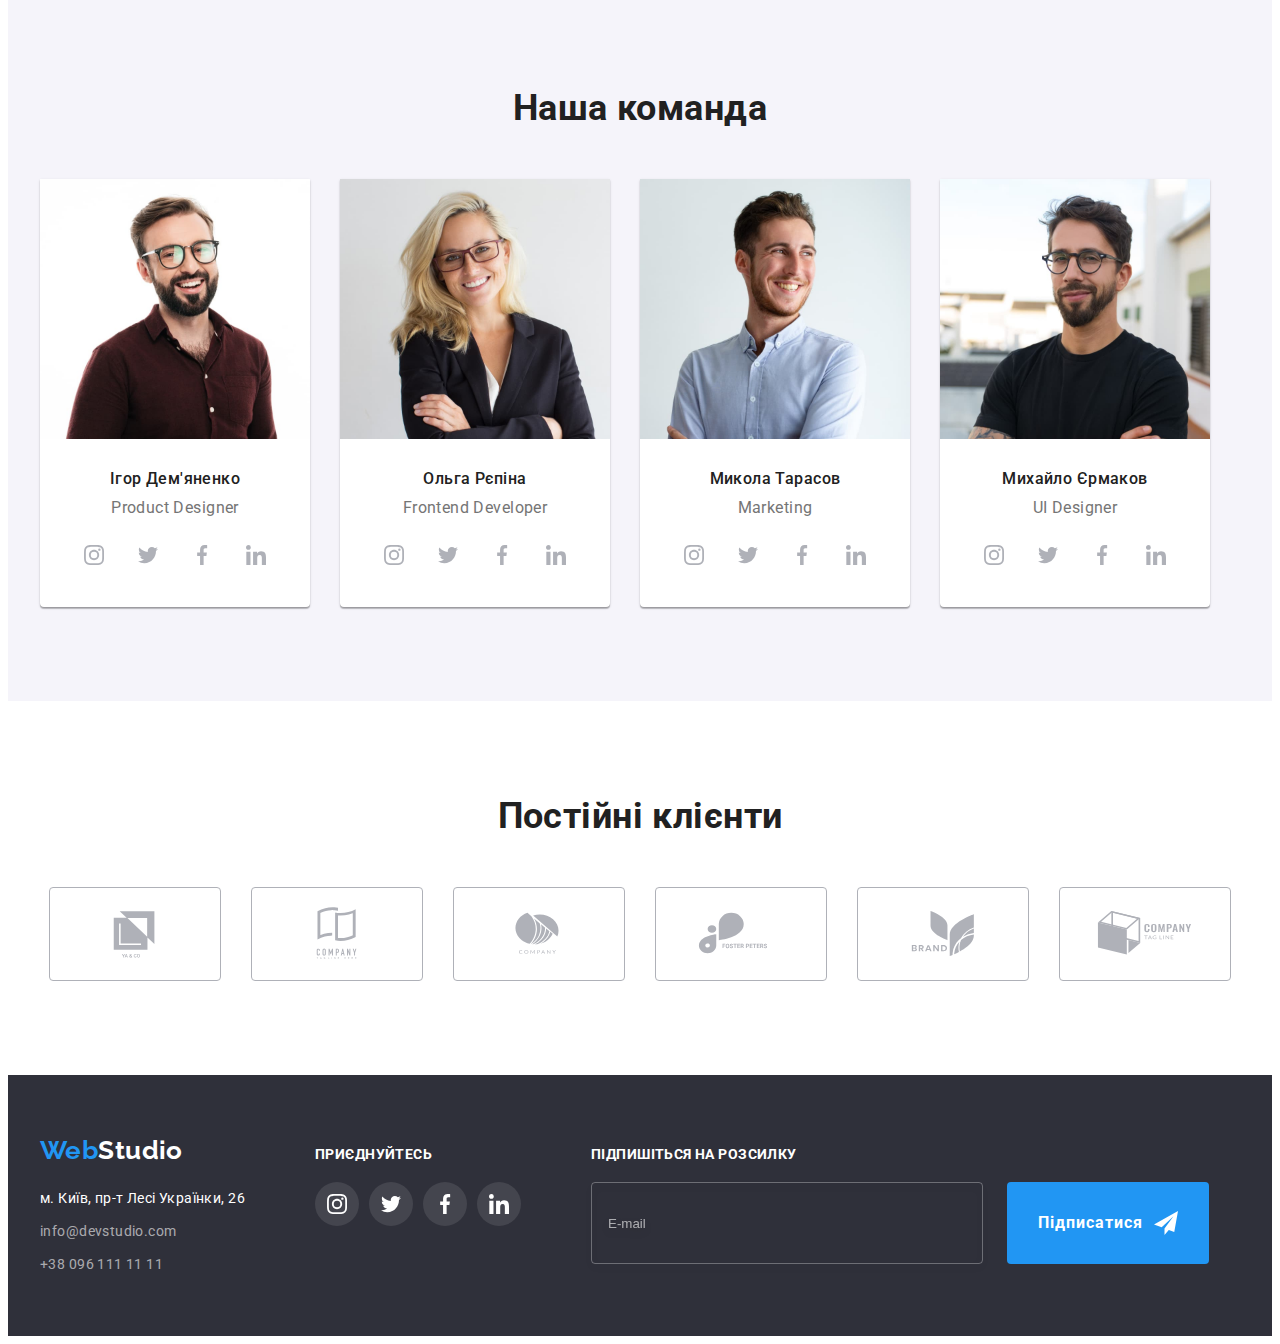
==== commit b094b166: "add label to input in footer" ====
--- a/index.html
+++ b/index.html
@@ -421,6 +421,7 @@
           </ul>
         </div>
       </section>
+      <!-- Regular custumers -->
       <section class="section">
         <div class="container">
           <h2 class="section-title">Постійні клієнти</h2>
@@ -502,6 +503,7 @@
       </section>
     </main>
     <footer class="footer">
+      <!-- Logo and contacts -->
       <div class="container footer-container">
         <div>
           <a class="logo-footer" href="./index.html">Web<span>Studio</span></a>
@@ -529,7 +531,7 @@
             </ul>
           </address>
         </div>
-
+        <!-- Join -->
         <div>
           <p class="join footer-text">Приєднуйтесь</p>
           <ul class="list join-list">
@@ -587,6 +589,7 @@
             </li>
           </ul>
         </div>
+        <!-- Subscription -->
         <form name="subscription-form">
           <p class="subscription-text footer-text">Підпишіться на розсилку</p>
           <div class="subscription-area">
@@ -594,9 +597,11 @@
               class="subscription-field"
               type="email"
               name="subscription-email"
+              id="subscription-email"
               minlength="3"
               placeholder="E-mail"
             />
+            <label for="subscription-email"></label>
             <button class="subscription-btn hero-button" type="submit">
               Підписатися
               <svg class="footer-send-btn" width="24" height="24">
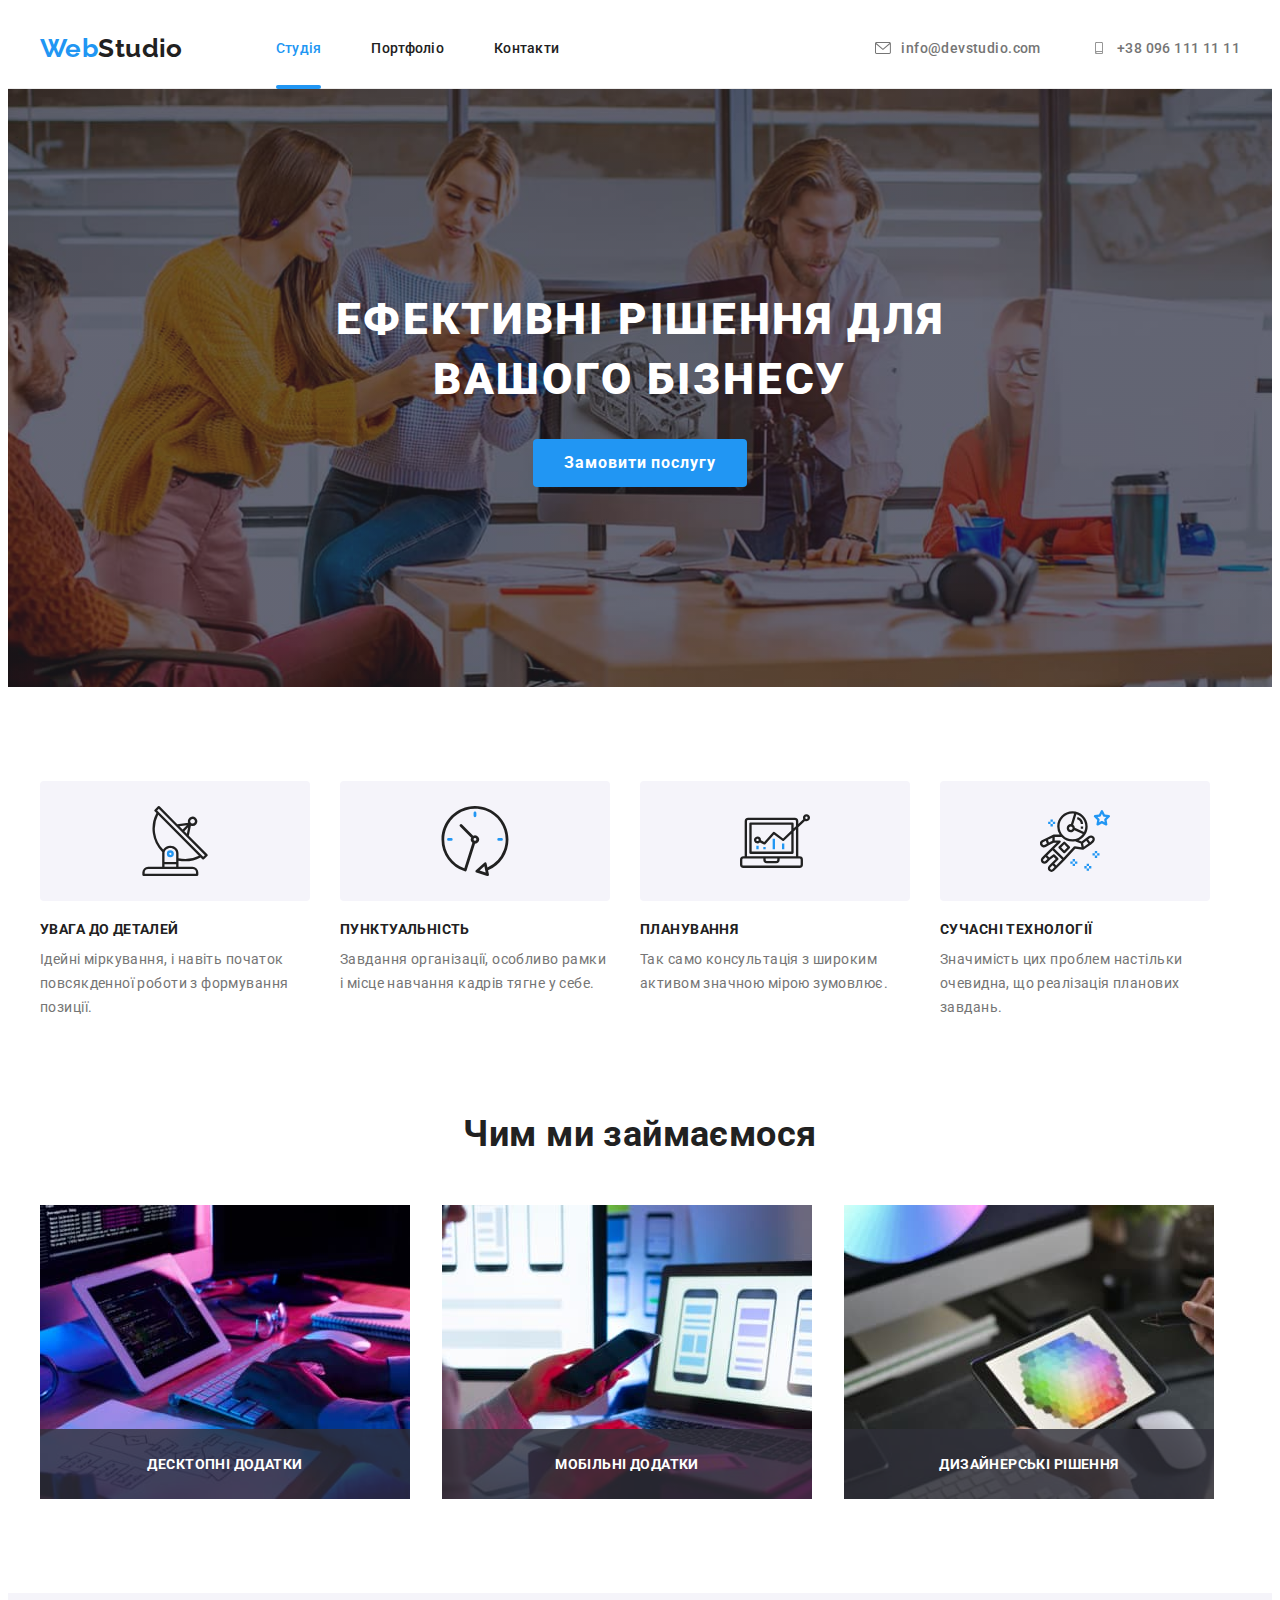
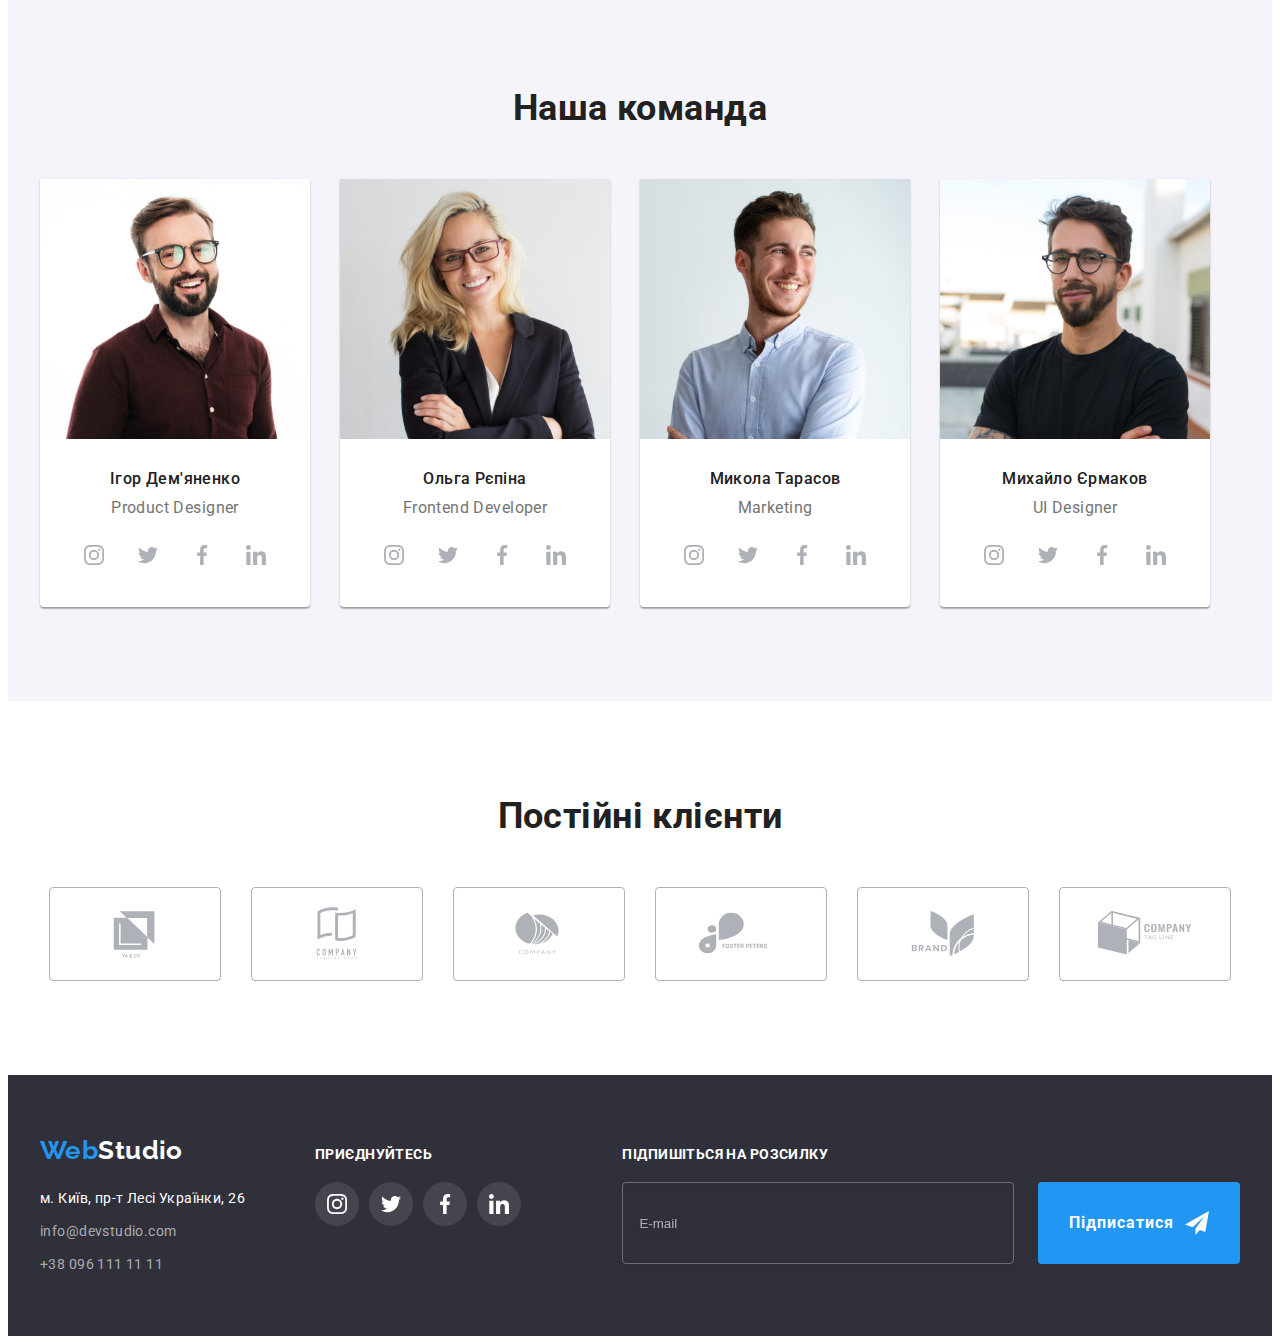
==== commit 6f716293: "add changes to footer" ====
--- a/index.html
+++ b/index.html
@@ -590,7 +590,7 @@
           </ul>
         </div>
         <!-- Subscription -->
-        <form name="subscription-form">
+        <form name="subscription-form" class="subscription-form">
           <p class="subscription-text footer-text">Підпишіться на розсилку</p>
           <div class="subscription-area">
             <input
--- a/css/styles.css
+++ b/css/styles.css
@@ -629,6 +629,11 @@
 }
 
 /* Subscription */
+
+.subscription-form {
+  margin-left: auto;
+}
+
 .subscription-area {
   display: flex;
   gap: 12px;
